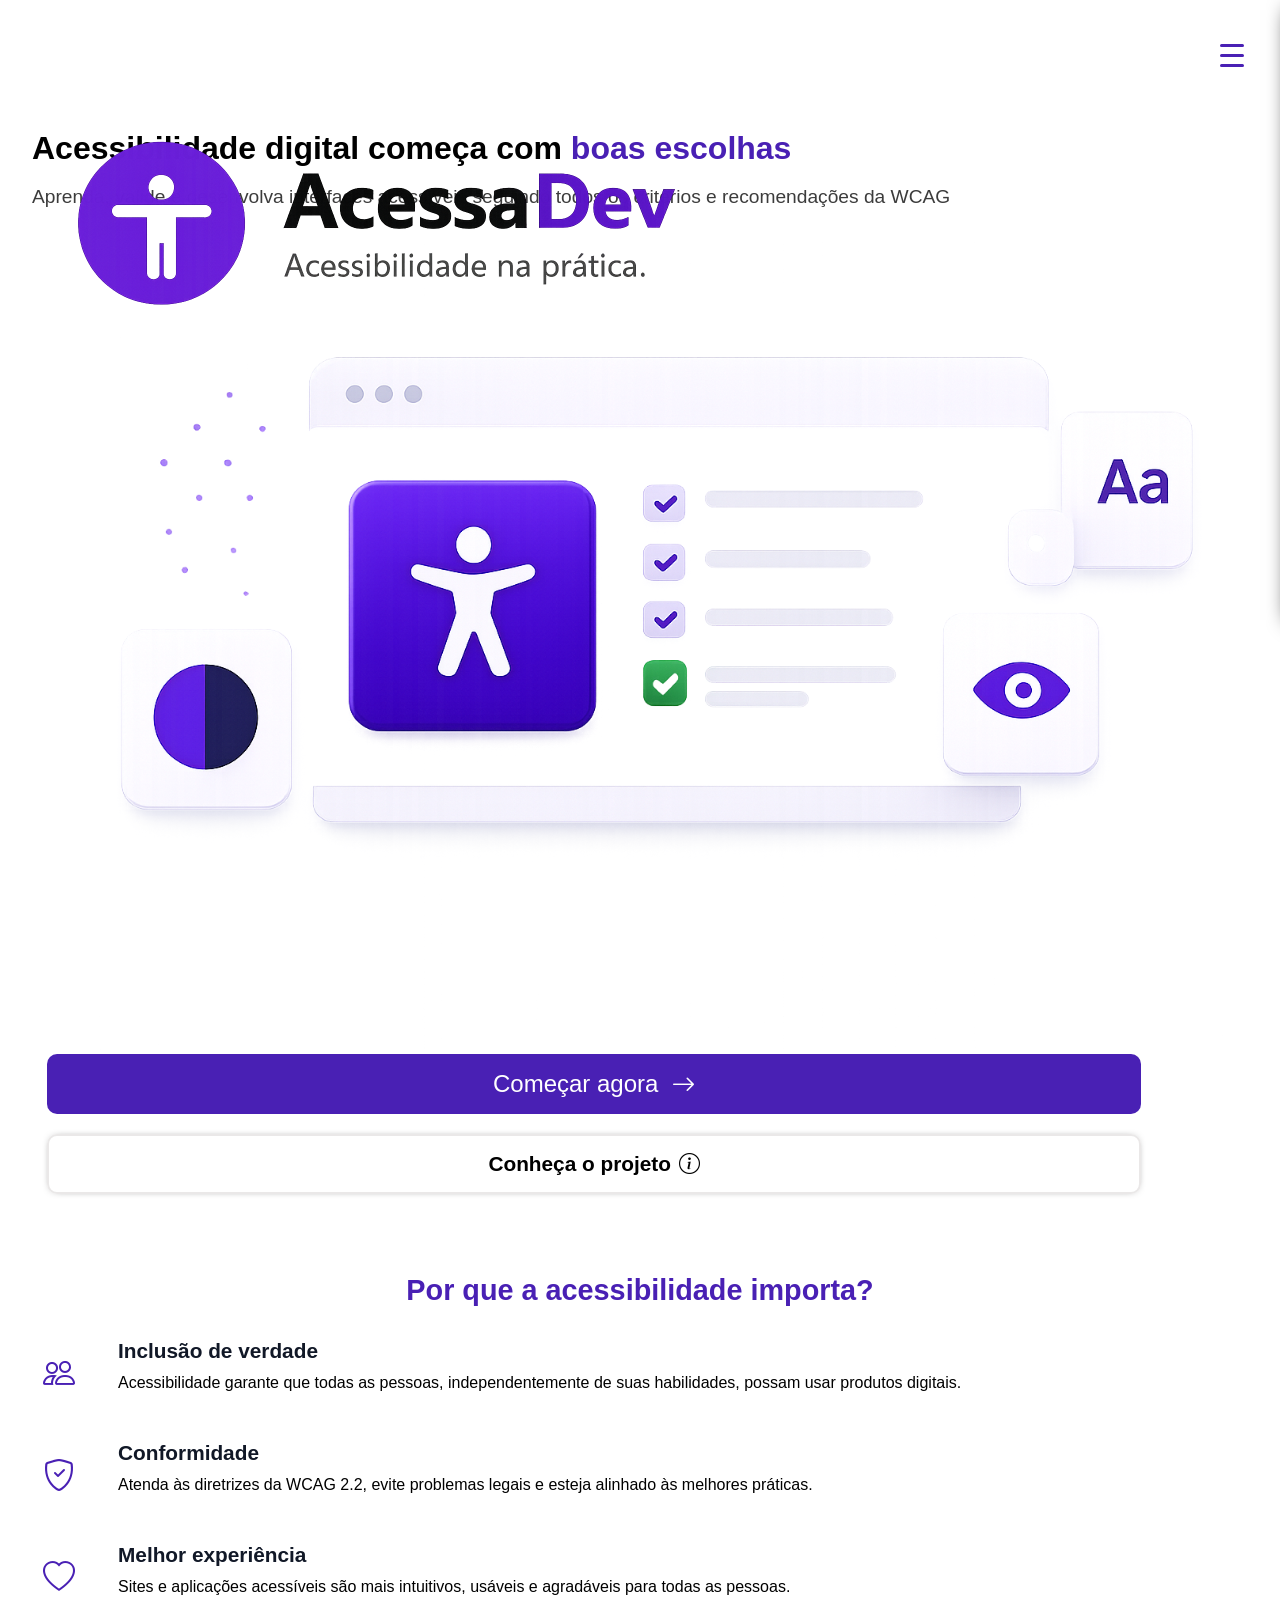
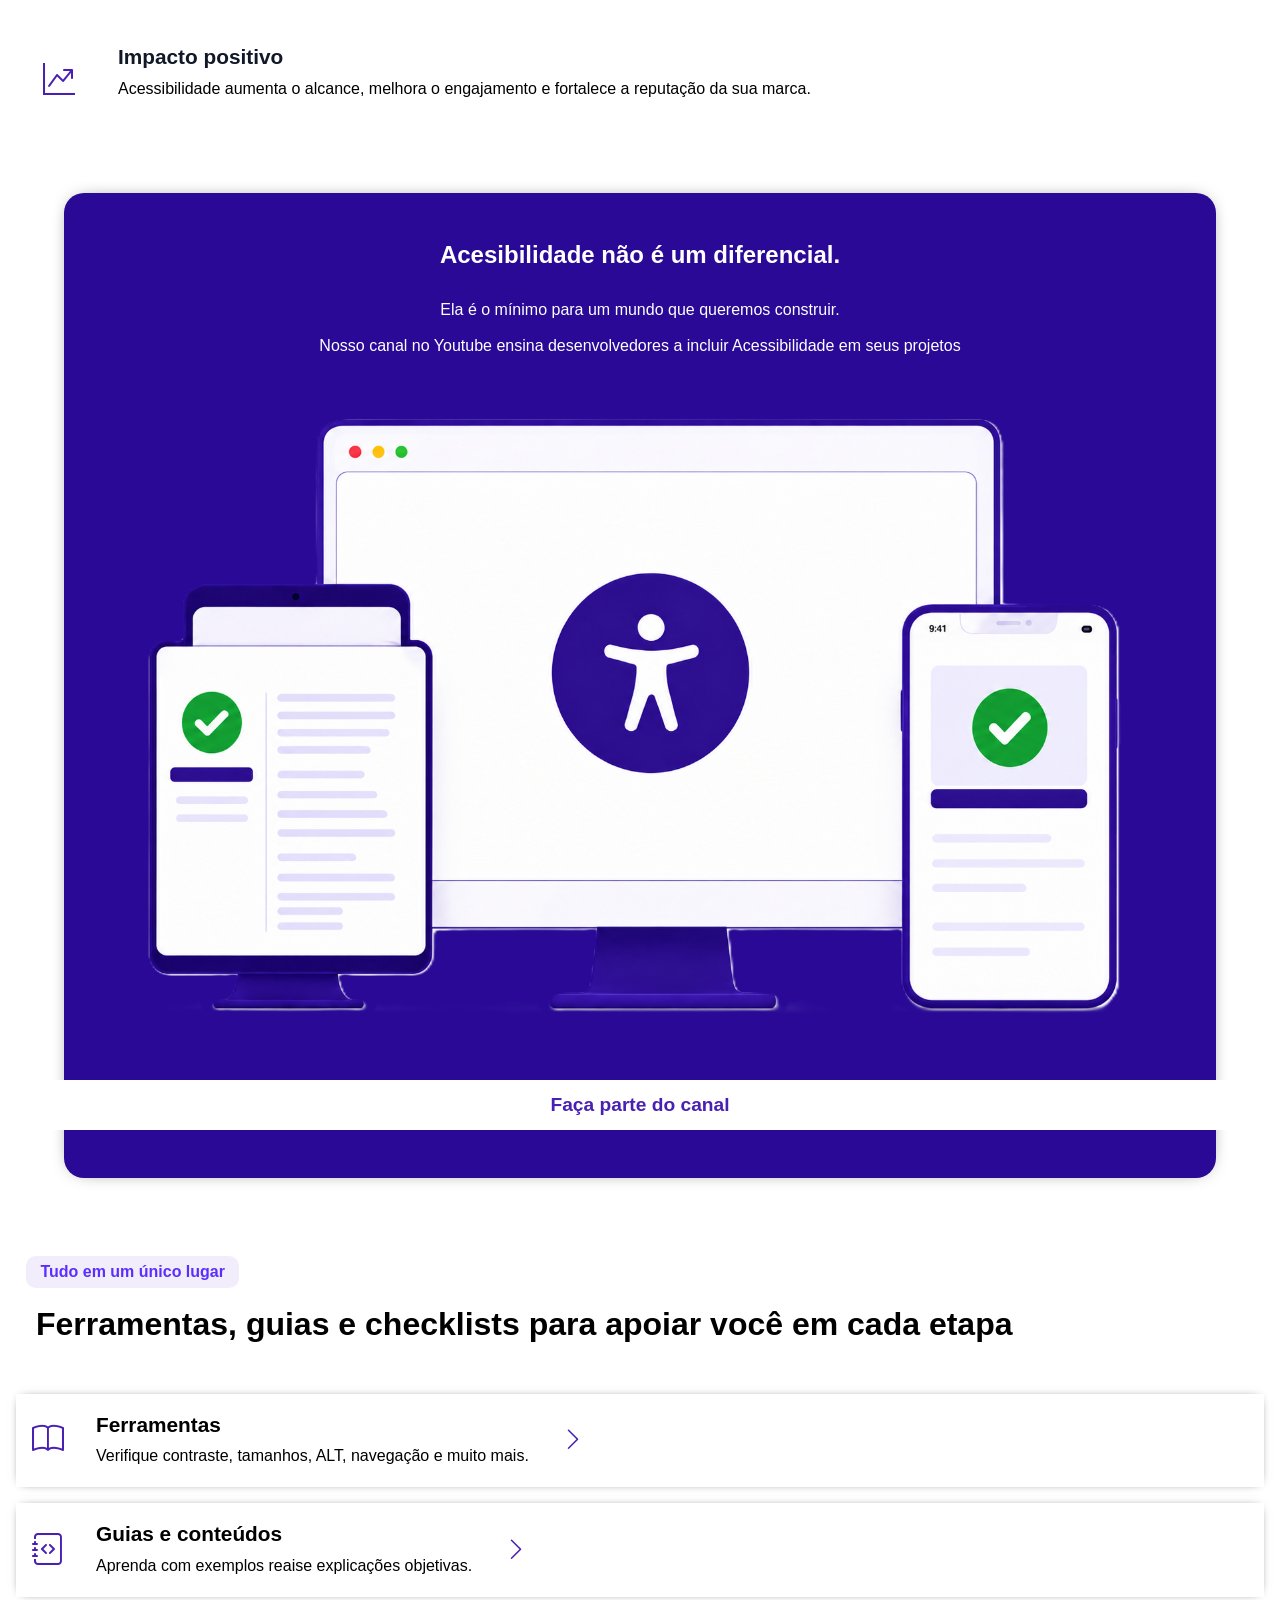
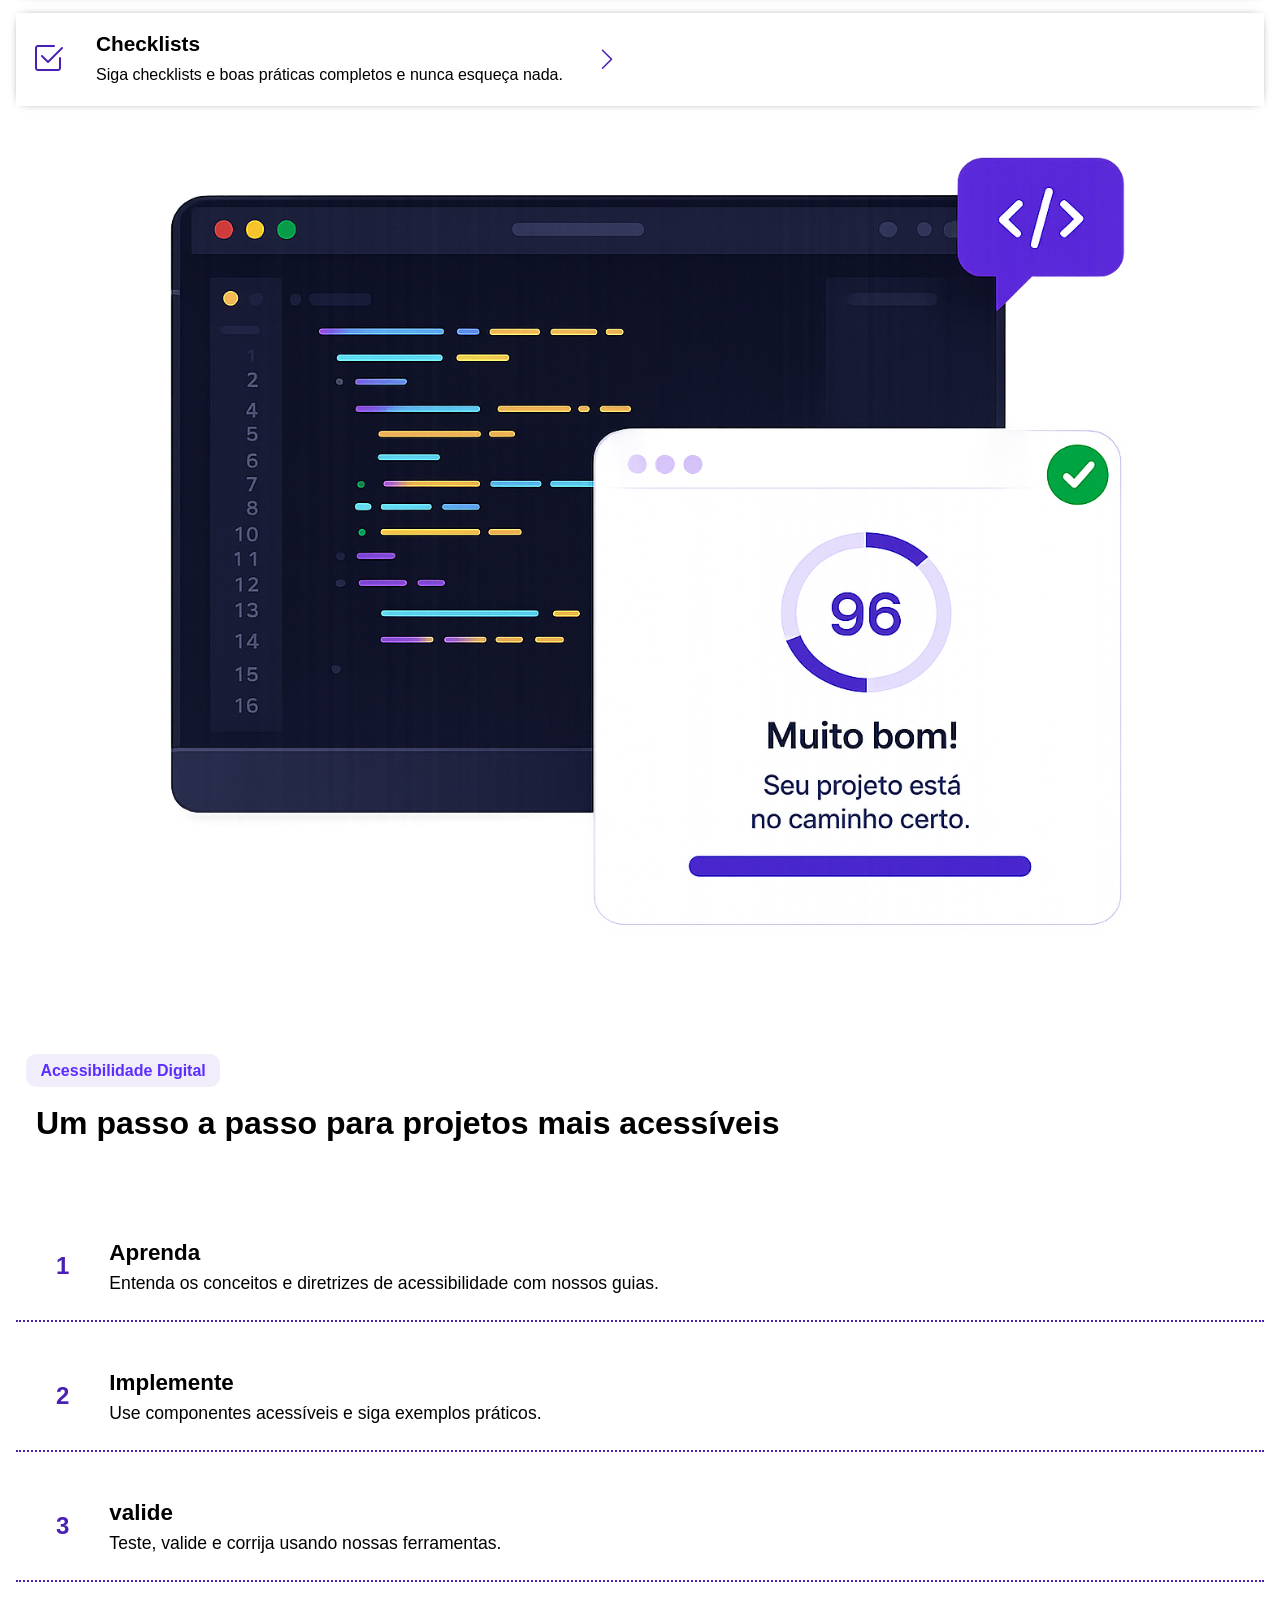
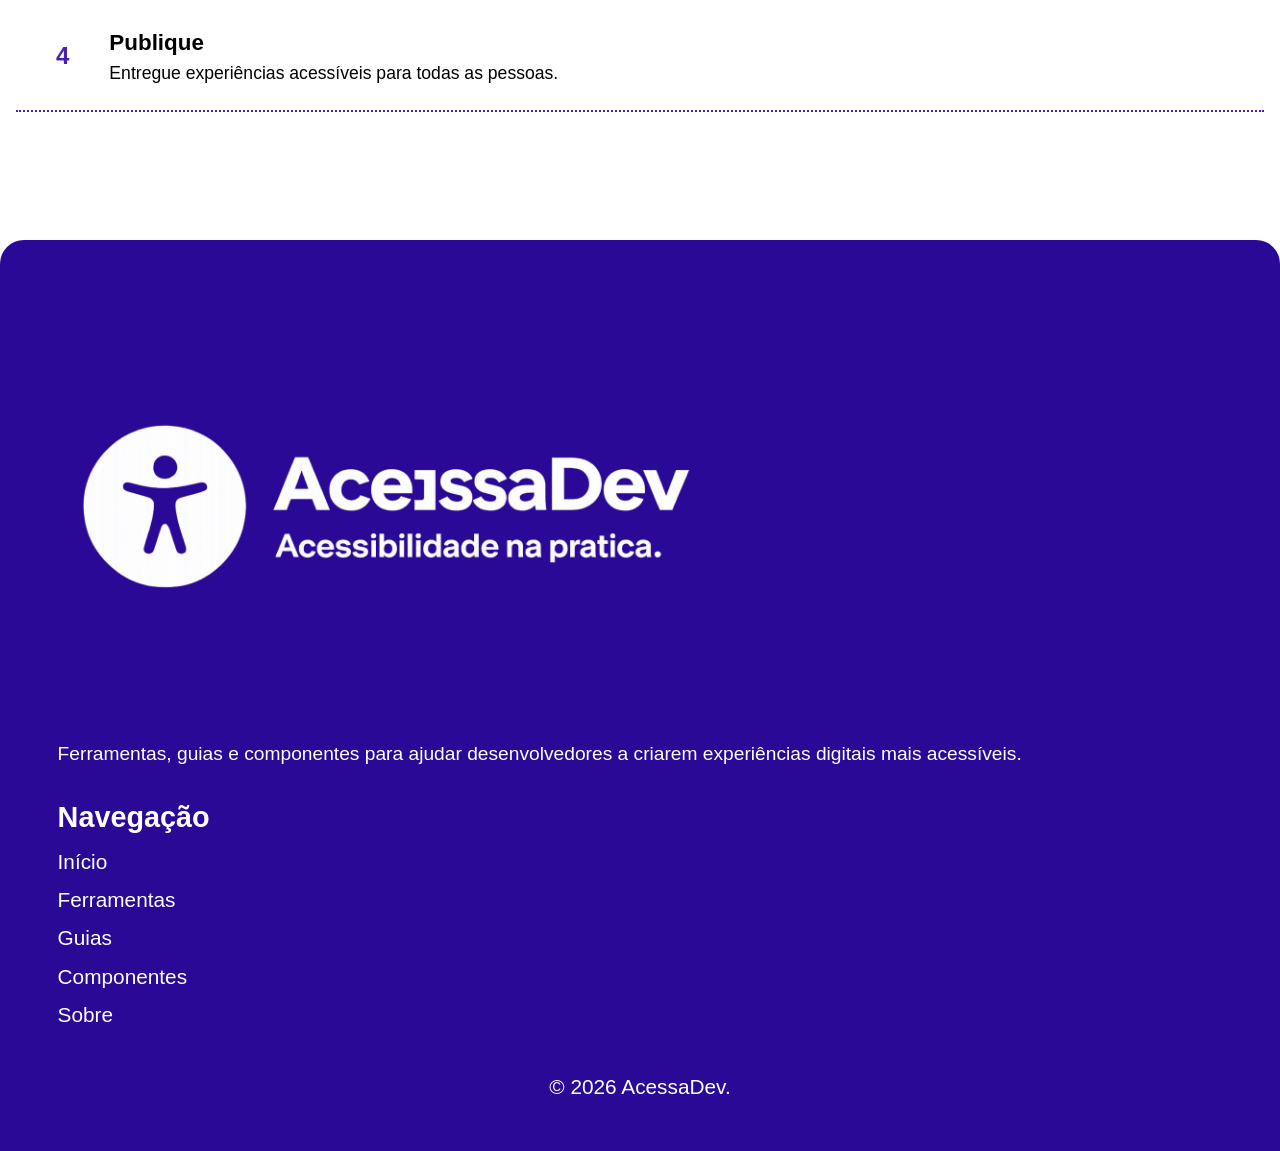
==== index.html @ fbe2fd92 "Add files via upload" ====
<!DOCTYPE html>
<html lang="pt-br">
<head>
    <meta charset="UTF-8">
    <meta name="viewport" content="width=device-width, initial-scale=1.0">
    
    <!-- Fontes -->
    <link rel="preconnect" href="https://fonts.googleapis.com">
    <link rel="preconnect" href="https://fonts.gstatic.com" crossorigin>
    <link href="https://fonts.googleapis.com/css2?family=Nunito:ital,wght@0,200..1000;1,200..1000&family=Poppins:ital,wght@0,100;0,200;0,300;0,400;0,500;0,600;0,700;0,800;0,900;1,100;1,200;1,300;1,400;1,500;1,600;1,700;1,800;1,900&display=swap" rel="stylesheet">
    

    <!-- Icones -->
    <link rel="stylesheet" href="https://cdn.jsdelivr.net/npm/bootstrap-icons@1.11.3/font/bootstrap-icons.min.css">
    <link rel="stylesheet" href="https://cdnjs.cloudflare.com/ajax/libs/font-awesome/6.5.0/css/all.min.css">
    
    <!-- CSS -->
    <link rel="stylesheet" href="style.css">
    <title>Acessa Dev</title>
</head>
<body>
<header>
    <a href="#" class="logo">
        <img src="/IMG/logo.png" alt="Logo do Acessa Dev">
    </a>
    <nav class="navbar" aria-label="Navegação principal">
        <button class="menu-toggle" 
                id="menu-toggle" 
                aria-expanded="false" 
                aria-controls="nav-list" 
                aria-label="Abrir menu hamburger">

            <span class="bar" aria-hidden="true"></span>
            <span class="bar" aria-hidden="true"></span>
            <span class="bar" aria-hidden="true"></span>
        </button>

        <ul class="nav-list" id="nav-list">
            <li><a href="#">Início</a></li>
            <li><a href="./Guias.html">Guias</a></li>
            <li><a href="./ferramentas.html">Ferramentas</a></li>
            <li><a href="#">Sobre</a></li>
        </ul>
    </nav>
</header>
    
<main>
    <section class="secao-principal" aria-labelledby="secao-principal">
        
        <h1> Acessibilidade digital começa com <span>boas escolhas</span></h1>
        <p>Aprenda, valide e desenvolva interfaces acessíveis seguindo todos os critérios e recomendações
            da WCAG
        </p>

        <div class="img-decorativa" aria-hidden="true" >
            <img src="/IMG/ILUSTRATIVO.png" alt="">
        </div>

        <a href="#" class="botao-comecar">
            Começar agora 
            <i class="bi bi-arrow-right"></i>
        </a>

        <a href="#" class="botao-projeto">
            Conheça o projeto
            <i class="bi bi-info-circle"></i>
        </a>
    </section>

    <section class="acessibilidade" aria-labelledby="titulo-acessibilidade">

        <h2 id="titulo-acessibilidade">Por que a acessibilidade importa?</h2>

        <div class="container-acessibilidade">
            <div class="acessibilidade-item">
                <div class="acessibilidade-icone" aria-hidden="true">
                    <i class="bi bi-people"></i>
                </div>

                <div class="acessibilidade-conteudo">
                    <h3>Inclusão de verdade</h3>
                    <p>
                        Acessibilidade garante que todas as pessoas,
                        independentemente de suas habilidades,
                        possam usar produtos digitais.
                    </p>
                </div>
        </div>

        <div class="acessibilidade-item">
            <div class="acessibilidade-icone" aria-hidden="true">
                <i class="bi bi-shield-check"></i>
            </div>

            <div class="acessibilidade-conteudo">
                <h3>Conformidade</h3>
                <p>
                    Atenda às diretrizes da WCAG 2.2,
                    evite problemas legais e esteja
                    alinhado às melhores práticas.
                </p>
            </div>
        </div>

        <div class="acessibilidade-item">
            <div class="acessibilidade-icone" aria-hidden="true">
                <i class="bi bi-heart"></i>
            </div>
            <div class="acessibilidade-conteudo">
                <h3>Melhor experiência</h3>
                <p>
                    Sites e aplicações acessíveis são
                    mais intuitivos, usáveis e agradáveis
                    para todas as pessoas.
                </p>
            </div>
        </div>

        <div class="acessibilidade-item">
            <div class="acessibilidade-icone" aria-hidden="true">
                <i class="bi bi-graph-up-arrow"></i>
            </div>
            <div class="acessibilidade-conteudo">
                <h3>Impacto positivo</h3>
                <p>
                    Acessibilidade aumenta o alcance,
                    melhora o engajamento e fortalece
                    a reputação da sua marca.
                </p>
            </div>
        </div>
    </div>
</section>

<section class="diferencial-card" aria-labelledby="titulo-diferencial-card">
    <h2>Acesibilidade não é um diferencial.</h2>
    <p>Ela é o mínimo para um mundo que queremos construir.
        <br><br>
        Nosso canal no Youtube ensina desenvolvedores a incluir Acessibilidade em seus projetos
    </p>

    <div class="img-diferencial" aria-hidden="true">
        <img src="/IMG/diferencial.png" alt="">
    </div>

    <a href="https://www.youtube.com/@dev.sem.barreiras" class="botao-diferencial">
        Faça parte do canal
    </a>
</section>

<section class="recursos" aria-labelledby="titulo-recursos">
    <span class="tag">Tudo em um único lugar</span>
        <h2 class="título recurso">Ferramentas, guias e checklists para apoiar você em cada etapa</h2>

    <div class="recursos-lista">
        <a href="/ferramentas.html" class="recurso-card">
            <div class="recurso-icone" aria-hidden="true">
                 <i class="bi bi-book"></i>
            </div>

            <div class="recurso-conteudo">
                <h3>Ferramentas</h3>

                <p>
                    Verifique contraste, tamanhos, ALT,
                    navegação e muito mais.
                </p>
            </div>

             <i class="bi bi-chevron-right seta" aria-hidden="true"></i>
        </a>

        <a href="#" class="recurso-card">
            <div class="recurso-icone" aria-hidden="true">
                <i class="bi bi-journal-code"></i>
            </div>

            <div class="recurso-conteudo">
                <h3>Guias e conteúdos</h3>

                <p>Aprenda com exemplos reaise explicações objetivas.</p>
            </div>
            <i class="bi bi-chevron-right seta" aria-hidden="true"></i>
        </a>

        <a href="#" class="recurso-card">
            <div class="recurso-icone" aria-hidden="true">
                <i class="bi bi-check2-square"></i>
            </div>

            <div class="recurso-conteudo">
                <h3>Checklists</h3>

                <p>Siga checklists e boas práticas completos e nunca esqueça nada.</p>
            </div>

            <i class="bi bi-chevron-right seta" aria-hidden="true"></i>
        </a>

        <div class="decoração" aria-hidden="true">
            <img src="/IMG/decoração.png" alt="">
        </div>

    </div>
</section>

<section class="passos" aria-labelledby="Título passos">
    <span class="tag">Acessibilidade Digital</span>

    <h2>Um passo a passo para projetos mais acessíveis</h2>

    <div passos-lista>
        <article class="passo">
            <div class="passo-icone">
                <span class="numero">1</span>
            </div>
            <div class="passo-conteudo">
                <h3>Aprenda</h3>
                    
                <p>Entenda os conceitos e diretrizes de acessibilidade
                    com nossos guias.
                </p>
            </div>
        </article>

        <article class="passo">
            <div class="passo-icone">
                <span class="numero">2</span>
            </div>
            <div class="passo-conteudo">
                <h3>Implemente</h3>
                    
                <p>Use componentes acessíveis
                    e siga exemplos práticos.
                    </p>
            </div>
        </article>

        <article class="passo">
            <div class="passo-icone">
                <span class="numero">3</span>
            </div>
            <div class="passo-conteudo">
                <h3>valide</h3>
                    
                <p>Teste, valide e corrija
                    usando nossas ferramentas.
                    </p>
            </div>
        </article>

        <article class="passo">
            <div class="passo-icone">
                <span class="numero">4</span>
            </div>
            <div class="passo-conteudo">
                <h3>Publique</h3>
                    
                <p>Entregue experiências acessíveis
                    para todas as pessoas.
                </p>
            </div>
        </article>
    </div>
</section>
</main>

<footer class="footer">
    <div class="footer-logo">
        <img src="/IMG/logo-branco.png" alt="">
    </div>

    <div class="footer-descricao">
        <p> Ferramentas, guias e componentes para ajudar
            desenvolvedores a criarem experiências digitais
            mais acessíveis.
        </p>
    </div>

    <nav class="footer-nav" aria-label="Links do rodapé">
        <h3>Navegação</h3>
        <ul>
            <li><a href="#">Início</a></li>
            <li><a href="#">Ferramentas</a></li>
            <li><a href="#">Guias</a></li>
            <li><a href="#">Componentes</a></li>
            <li><a href="#">Sobre</a></li>
        </ul>
    </nav>

    <div class="footer-copy">
        <p>© 2026 AcessaDev.</p>
    </div>

</footer>

    <script src="/script.js"></script>
</body>
</html>
---- style.css ----
:root {

    --background: #ffff;
    --botoes: #4920B4;
    --texto: #000;
    --text-secundário: #2f2e2e00;
}

@import url('https://fonts.googleapis.com/css2?family=Inter:wght@300;400;500;600;700&display=swap');

* {
    margin: 0;
    padding: 0;
    box-sizing: border-box;
    -webkit-tap-highlight-color: transparent;
}

html {
    scroll-behavior: smooth;
}

body{
    background-color: var(--background);
    font-family: "Inter", sans-serif;
}

.logo img{
    width: 60%;
    height: auto;
    display: block;
    position: fixed;
    top: -10px;
    left: 0;
    z-index: 5;
}

.navbar{
    display: flex;
    align-items: center;
    justify-content: space-around;
    flex-direction: column;
    position: fixed;
    top: 0;
    width: 100%;
    height: 100px;
    z-index: 4;
    background-color: var(--background)
}

.menu-toggle{
    width: 30px;
    height: 30px;
    border: none;
    background-color: transparent;
    cursor: pointer;
    position: fixed;
    top: 40px;
    right: 30px;
    z-index: 2;
    display: flex;
    flex-direction: column;
    justify-content: center;
    gap: 7px;
}

.menu-toggle::before {
    content: '';
    position: absolute;
    top: -10px;  
    bottom: -10px;
    left: -10px;  
    right: -10px; 
}

.menu-toggle:focus-visible{
    outline:3px solid #5B2EFF;
    outline-offset:6px;
    border-radius:16px;
}

.menu-toggle .bar{
    width: 80%;
    height: 3px;
    position: relative;
    border-radius: 3px;
    transition: all .5s ease-in-out;
    transform-origin: center;
    display: block;
    background-color: var(--botoes);
}

.menu-toggle.active .bar:nth-child(1){
    transform: translateY(9px) rotate(45deg);
}
.menu-toggle.active .bar:nth-child(2){
    opacity: 0;
}
.menu-toggle.active .bar:nth-child(3){
    transform: translateY(-11px) rotate(-45deg);
}

.nav-list{
    position: absolute;
    top: 0;
    right: 0;
    width: 45%;
    height: 70dvh;
    list-style-type: none;
    background-color: var(--background);
    transform: translateX(100%);
    transition: transform 1s ease-in-out;
    z-index: 1;
    box-shadow: 0 0 20px -10px black;
    border-radius: 10px;
}

.nav-list.active{
    transform: translateX(0); 
}

.nav-list li{
    margin: 20px;
    padding-top: 60px;
}

.nav-list a{
    text-decoration: none;
    font-size: 1.3rem;
}

.nav-list a:focus-visible{
     outline:3px solid #5B2EFF;
    outline-offset:6px;
    border-radius:16px;
}

.secao-principal {
    margin-top: 8rem;
    padding: 0 2rem;
}

h1{
    font-size: 2rem;
    line-height: 1.3;
    margin-bottom: 1rem;
}

h1 span{
    color: var(--botoes);
}

.secao-principal p{
    font-size: 1.2rem;
    color: #3c3c3c;
    margin-bottom: 2rem;
    font-weight: 300;
}

.botao-comecar{
    display: inline-flex;
    align-items: center;
    justify-content: center;
    padding: 1rem 2rem;
    gap: .5rem;
    margin: 0 auto;
    background-color: #4920B4;
    height: 60px;
    width: 90%;
    border-radius: 10px;
    text-decoration: none;
    margin-left: 15px;
    color: var(--background);
    font-size: 1.5rem;
    font-weight: 500;
    cursor: pointer;
}

.botao-comecar:focus-visible{
    outline:3px solid #5B2EFF;
    outline-offset:6px;
    border-radius:16px;
}

.botao-comecar i{
    font-size: 1.5rem;
    align-items: center;
    display: flex;
    margin-left: 5px;
}

.botao-projeto{
    display: inline-flex;
    align-items: center;
    justify-content: center;
    padding: 1rem 2rem;
    gap: .5rem;
    margin: 0 auto;
    background-color: transparent;
    border: 2px solid rgb(234, 232, 232);
    height: 60px;
    width: 90%;
    border-radius: 10px;
    text-decoration: none;
    margin-left: 15px;
    color: var(--texto);
    font-size: 1.3rem;
    font-weight: bold;
    margin-top: 20px;
    cursor: pointer;
    box-shadow: 0 0 10px -6px black;
}

.botao-projeto:focus-visible{
    outline:3px solid #5B2EFF;
    outline-offset:6px;
    border-radius:16px;
}

.img-decorativa img{
    width: 100%;
    height: auto;
}

.acessibilidade{
    padding: 3rem 1.5rem;
}

.acessibilidade h2{
    font-size: 1.8rem;
    text-align: center;
    margin-bottom: 2rem;
    color: var(--botoes);
    margin-top: 2rem;
}

.acessibilidade p{
    font-size: 1rem;
    line-height: 1.5;
}

.container-acessibilidade{
    display: flex;
    flex-direction: column;
    gap: 2rem;
}

.acessibilidade-item{
    display: flex;
    gap: 1.5rem;
}

.acessibilidade-icone{
    width: 70px;
    height: 70px;
    display: flex;
    justify-content: center;
    align-items: center;
}

.acessibilidade-icone i{
    font-size: 2rem;
    color: #4920B4;
    font-weight: bold;
}

.acessibilidade-conteudo h3{
    font-size: 1.3rem;
    margin-bottom: .5rem;
    color: #111827;
}

.recursos{
    padding: 3rem 1rem;
}

.tag{
    display: inline-block;
    margin-bottom: 1rem;
    padding: .45rem .9rem;
    background-color: #f1edfa;
    color: #5B2EFF;
    font-size: 1rem;
    font-weight: 700;
    border-radius: 10px;
    margin-left: 10px;
}

.recursos h2{
    font-size: 2rem;
    line-height: 1.3;
    color: var(--texto);
    margin-bottom: 3rem;
    margin-left: 20px;
}

.recursos-lista{
    display: flex;
    flex-direction: column;
    gap: 1rem;
}

.recurso-card{
    display: flex;
    align-items: center;
    gap: 2rem;
    padding: 1.2rem 1rem;
    text-decoration: none;
    color: #000;
    cursor: pointer;
    box-shadow: 0 0 10px -6px black;
}

.recurso-icone i{
    font-size: 2rem;
    color: var(--botoes);
    font-weight: bold;
}

.recurso-conteudo h3{
    margin-bottom: .45rem;
    font-size: 1.3rem;
    color: #000;
}

.recurso-conteudo p{
    font-size: 1rem;
    line-height: 1.5;
}

.seta{
    color: var(--botoes);
    font-size: 1.5rem;
}

.recurso-card:focus-visible{
    outline:3px solid #5B2EFF;
    outline-offset:6px;
    border-radius:16px;
}

.decoração img{
    width: 100%;
    height: auto;
}

/* Passo a Passo */

.passos{
    padding: 3rem 1rem;
}

.passos h2{
    font-size: 2rem;
    line-height: 1.3;
    margin-bottom: 3rem;
    margin-left: 20px;
}

.passos-lista{
    display: flex;
    flex-direction: column;
    gap: 2rem;
}

.passo{
    display: flex;
    gap: 1.5rem;
    align-items: flex-start;
    border-bottom: 2px dotted var(--botoes);
    padding: 1.5rem;
}

.passs-icone{
    position: relative;
    display: flex;
    flex-direction: column;
    align-items: center;
}

.numero{
    position: relative;
    display: flex;
    justify-content: center;
    align-items: flex-end;
    color: var(--botoes);
    padding: 1rem;
    border-radius: 50%;
    font-size: 1.5rem;
    font-weight: bold;
    margin-top: 20px;
}

.passo-conteudo{
    padding-top: .5rem;
}

.passo-conteudo h3{
    margin: 1rem 0 .5rem;
    font-size: 1.4rem;
}

.passo-conteudo p{
    font-size: 1.1rem;
    line-height: 1.1;
    color: #000;
}

/* Área de diferencial */

.diferencial-card{
   display: flex;
   flex-direction: column;
   align-items: center;
   gap: 2rem;
   padding: 3rem;
   background-color: #290996;
   color: var(--background);
   text-align: center;
   border-radius: 20px;
   box-shadow: 0 0 20px -11px black;
   max-width: 90%;
   margin: 30px auto;
}

.diferencial-card p{
    font-size: 1.1;
    font-weight: 300;
}


.img-diferencial img{
    width: 100%;
    margin: 0 auto;
    display: block;
}

.botao-diferencial{
    background-color: var(--background);
    color: var(--botoes);
    height: 50px;
    width: 120%;
    text-decoration: none;
    display: flex;
    align-items: center;
    justify-content: center;
    padding: 1rem;
    font-size: 1.2rem;
    text-align: center;
    font-weight: bold;
    border-radius: 10px;
    cursor: pointer;
}

.botao-diferencial:focus-visible{
    outline:3px solid #fff;
    outline-offset:6px;
    border-radius:16px;
}

/* FOOTER */

.footer{
    background-color: #290996;
    color: #fff;
    padding: 2rem 1.6rem;
    border-radius: 24px 24px 0 0;
    margin-top: 5rem;
}

.footer-logo img{
    width: 60%;
    margin-left: .3rem;
}

.footer-descricao p{
    font-size: 1.2rem;
    margin-left: 2rem;
    line-height: 1.7;
    margin-top: -30px;
    margin-bottom: 30px;
}

.footer-nav{
    margin-bottom: 3rem;
}

.footer-nav h3{
    margin-bottom: 1rem;
    font-size: 1.8rem;
    font-weight: 700;
    margin-left: 2rem;
}

.footer-nav ul{
    list-style-type: none;
}

.footer-nav li{
    margin-bottom: .9rem;
    margin-left: 2rem;
}

.footer-nav a{
    font-size: 1.3rem;
    color: var(--background);
    text-decoration: none;
    cursor: pointer;
}

.footer-nav a:focus-visible{
    outline: 2px solid #FFFFFF;
    outline-offset: 4px;
    border-radius: 4px;
}

.footer-copy{
    text-align: center;
    font-size: 1.3rem;
    margin-bottom: 20px;
}
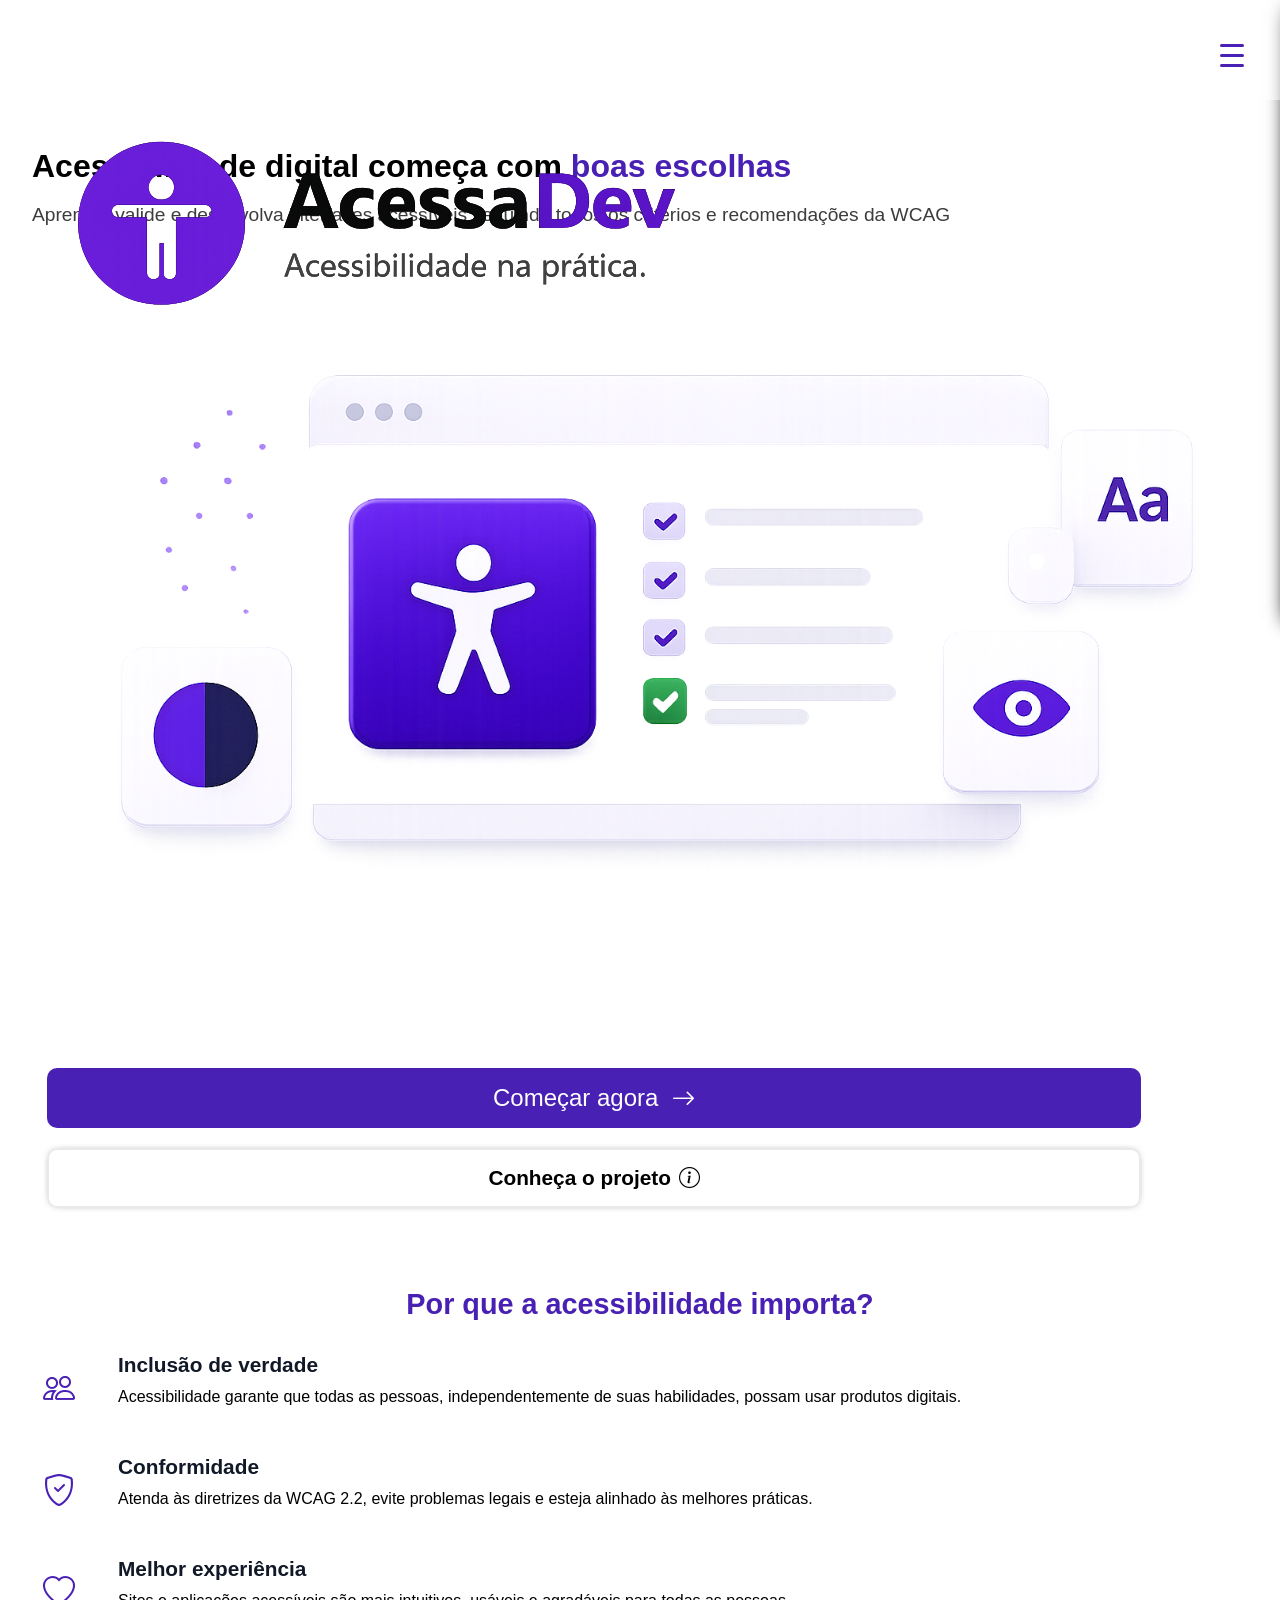
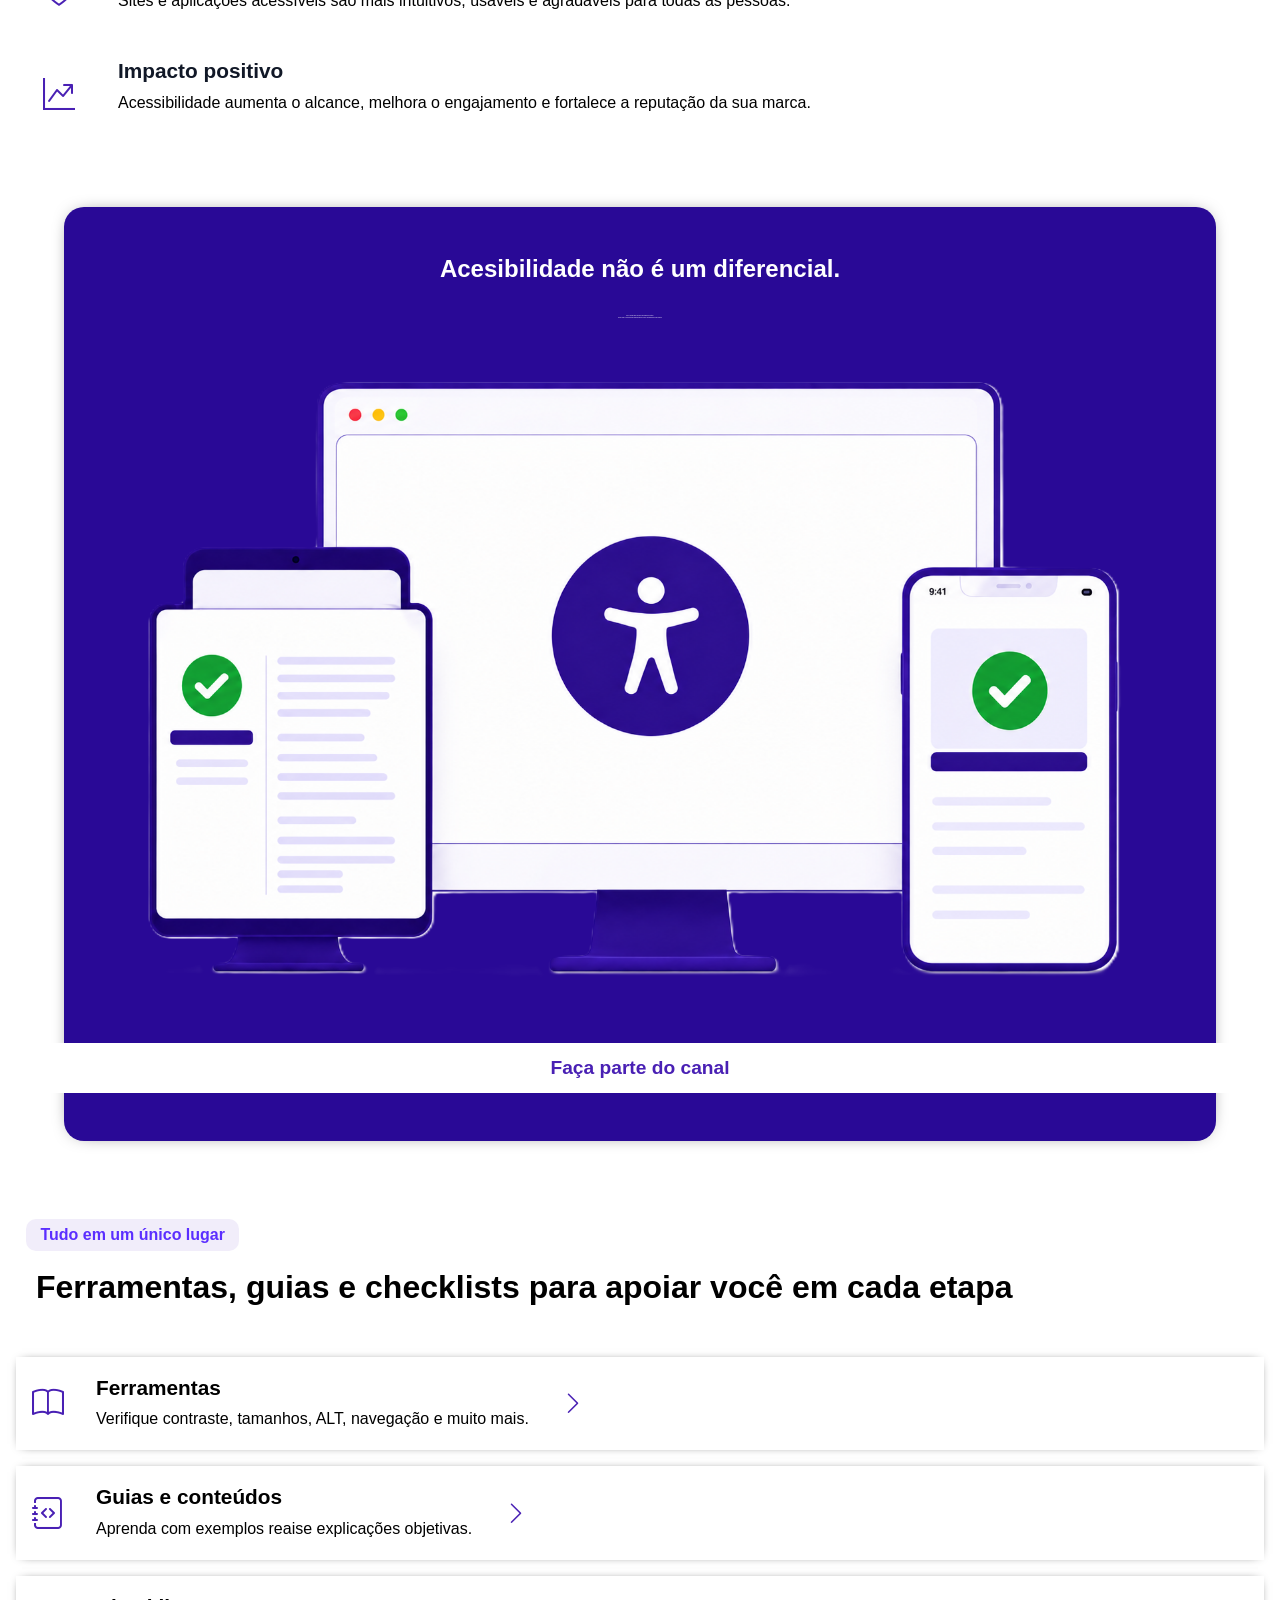
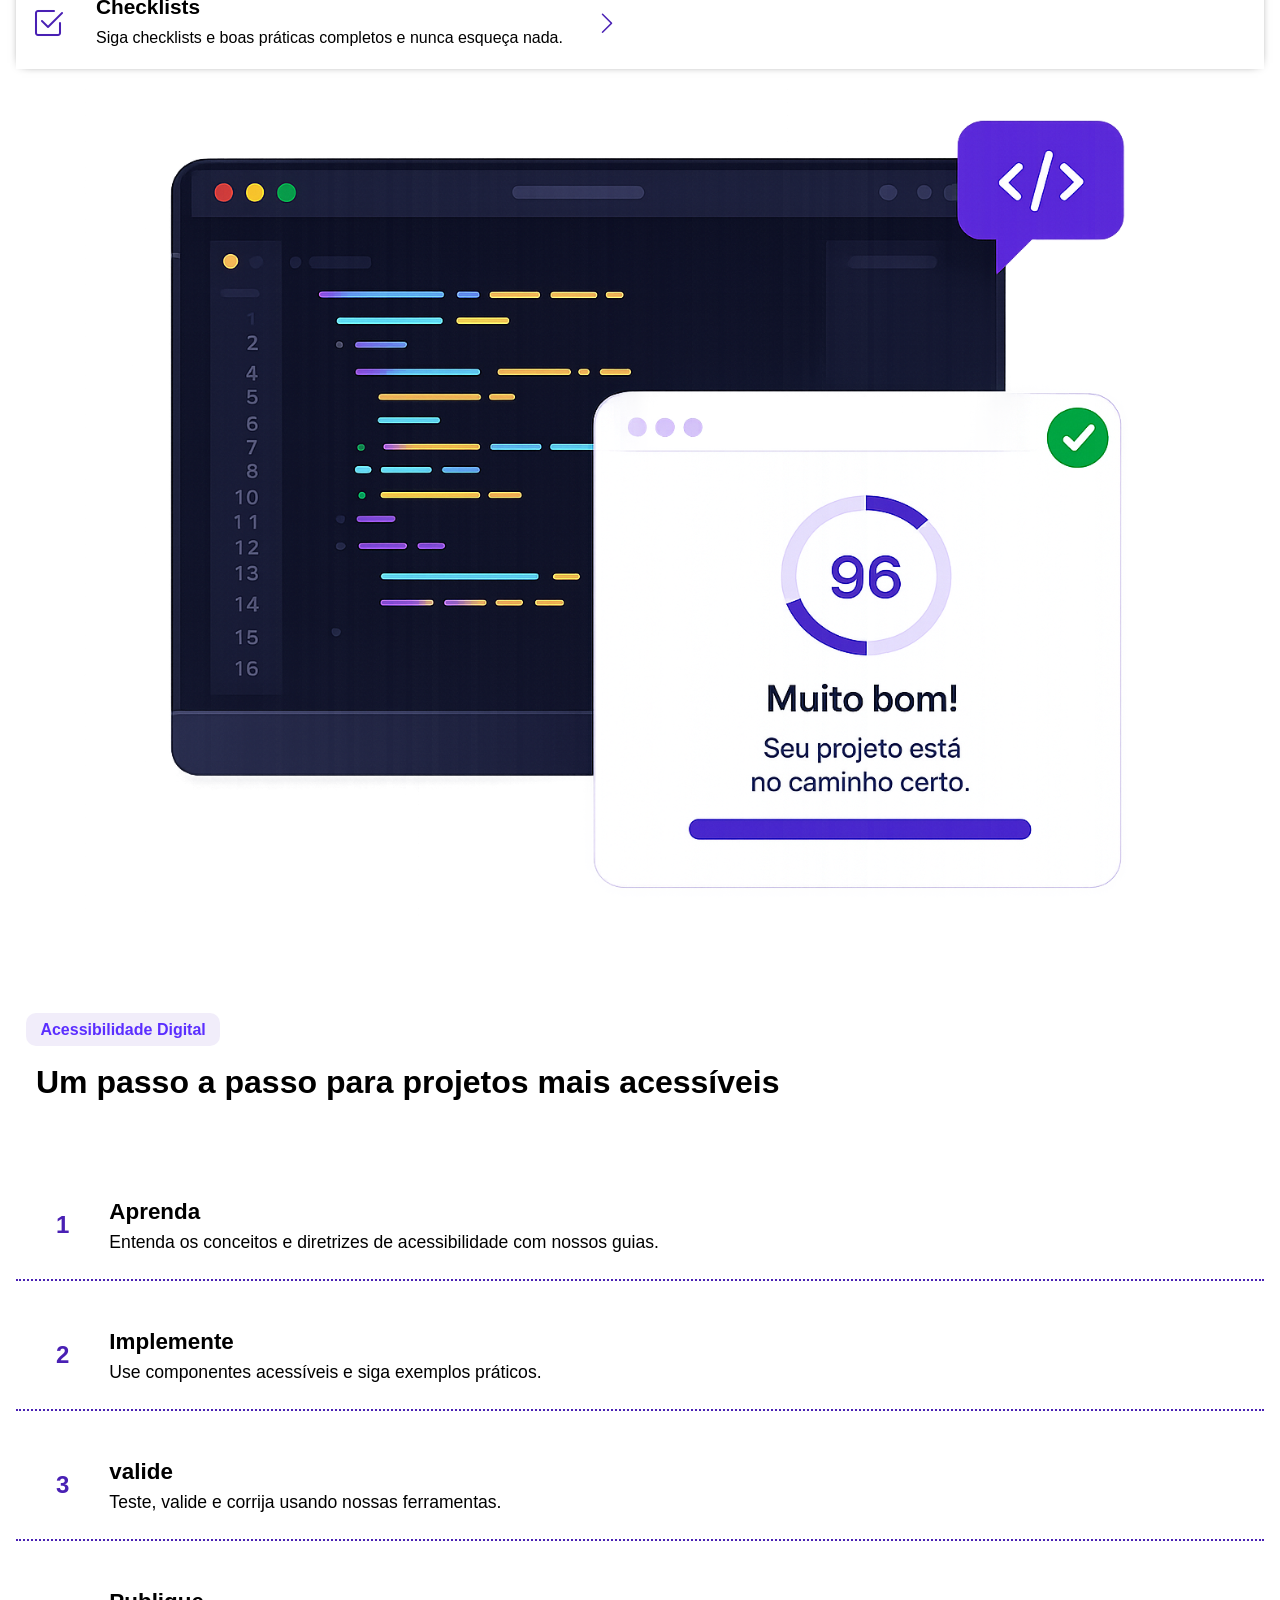
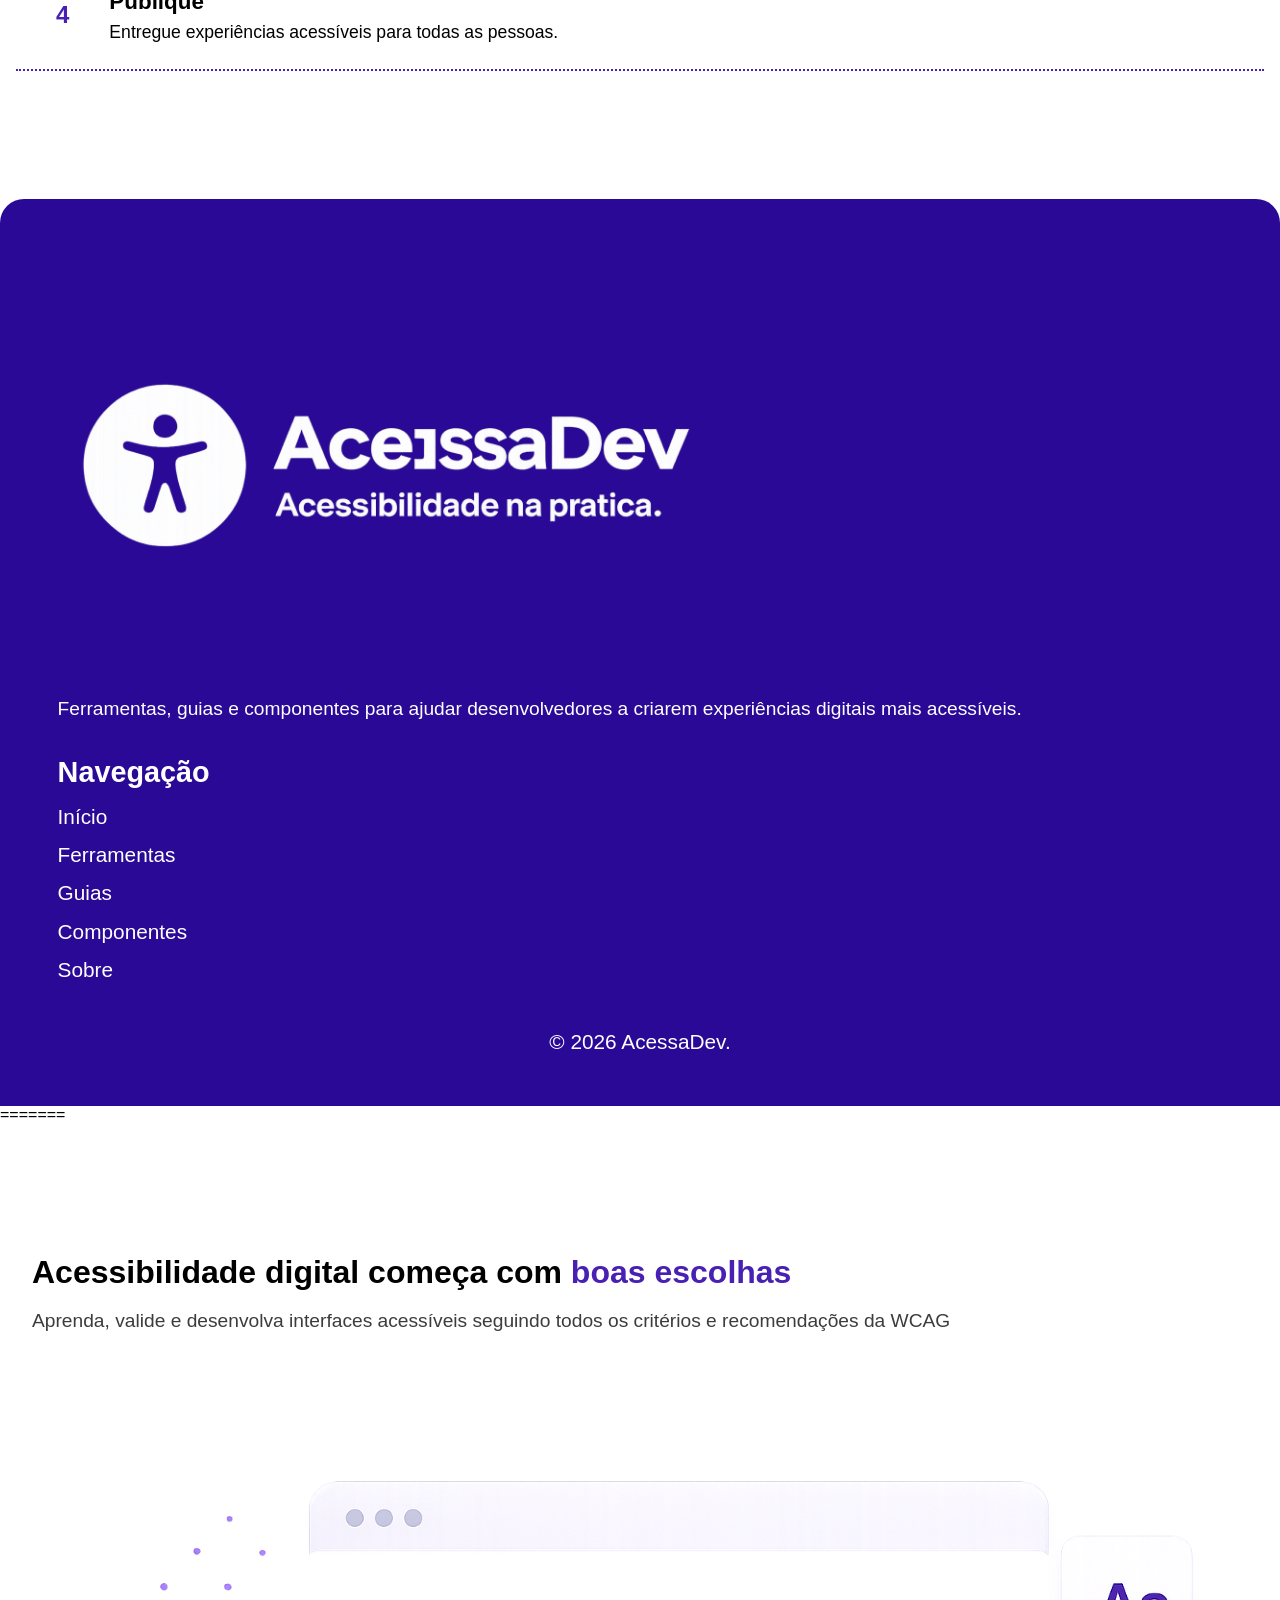
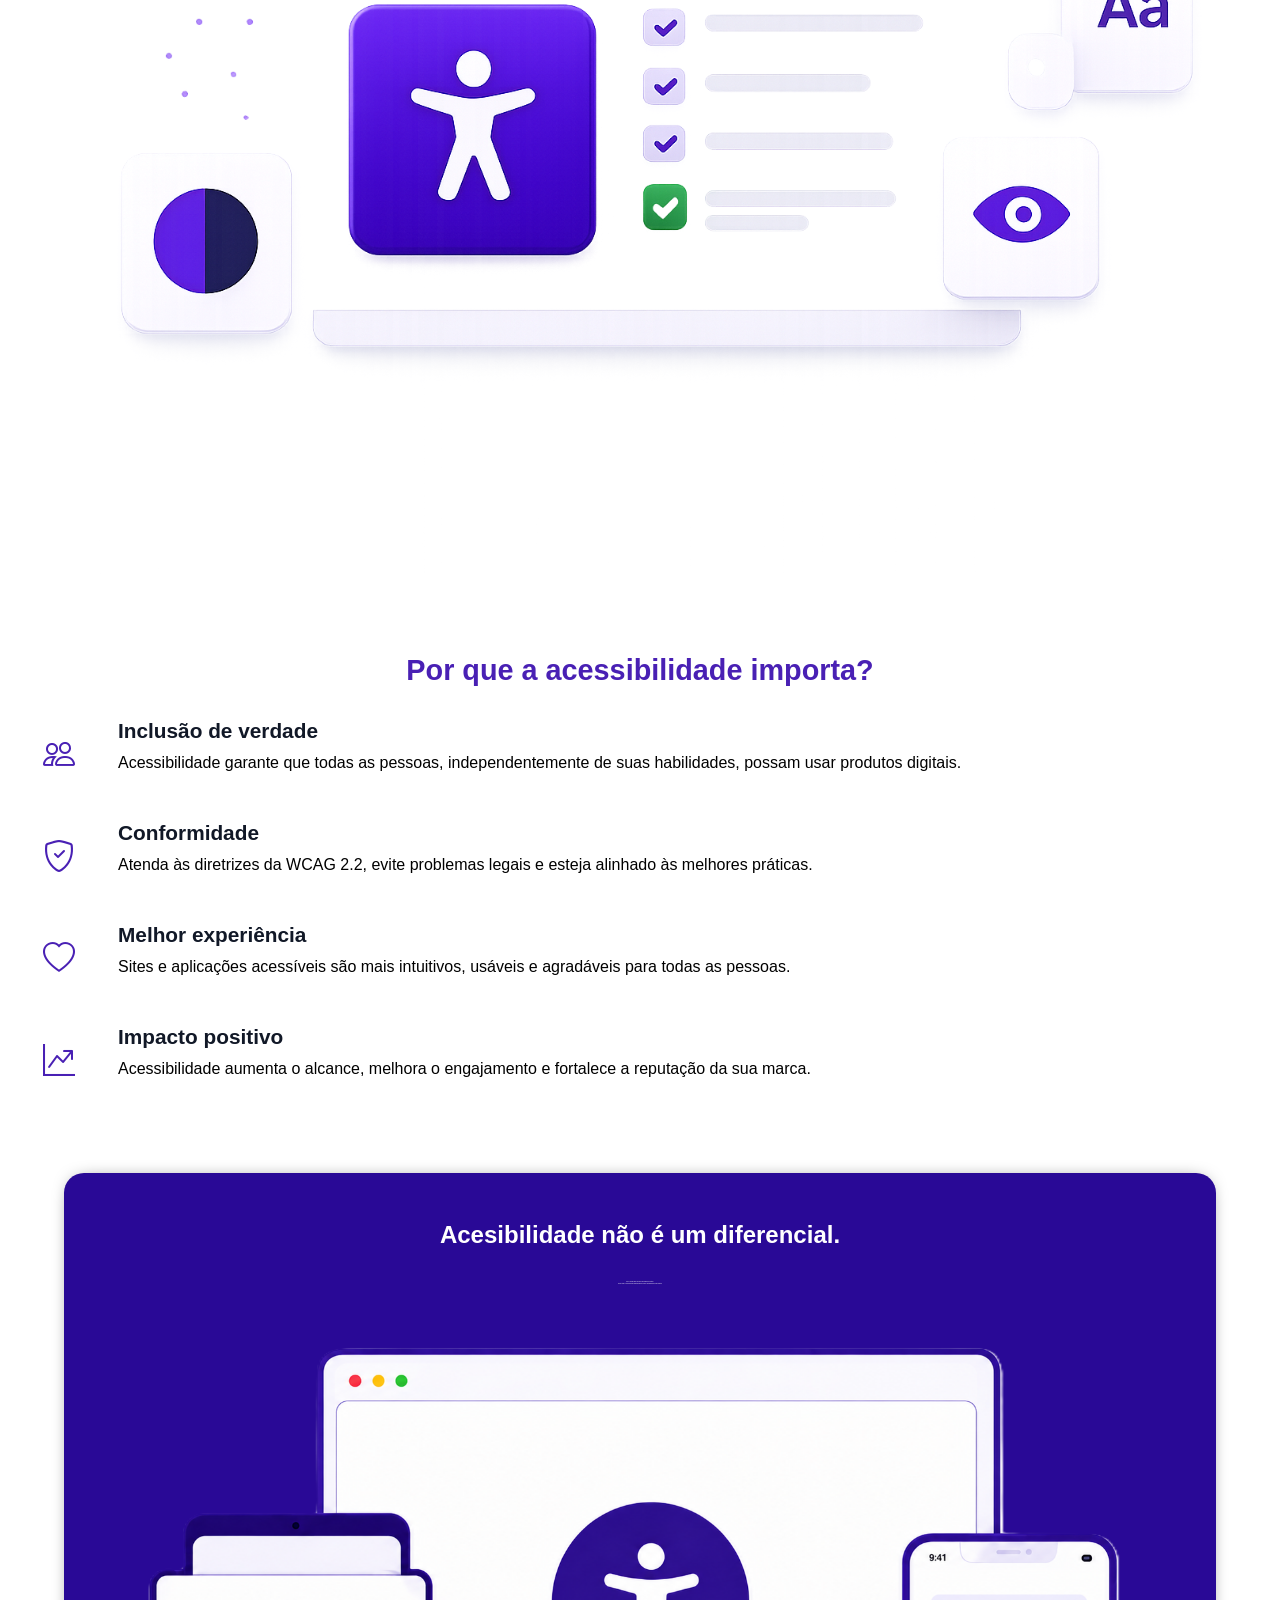
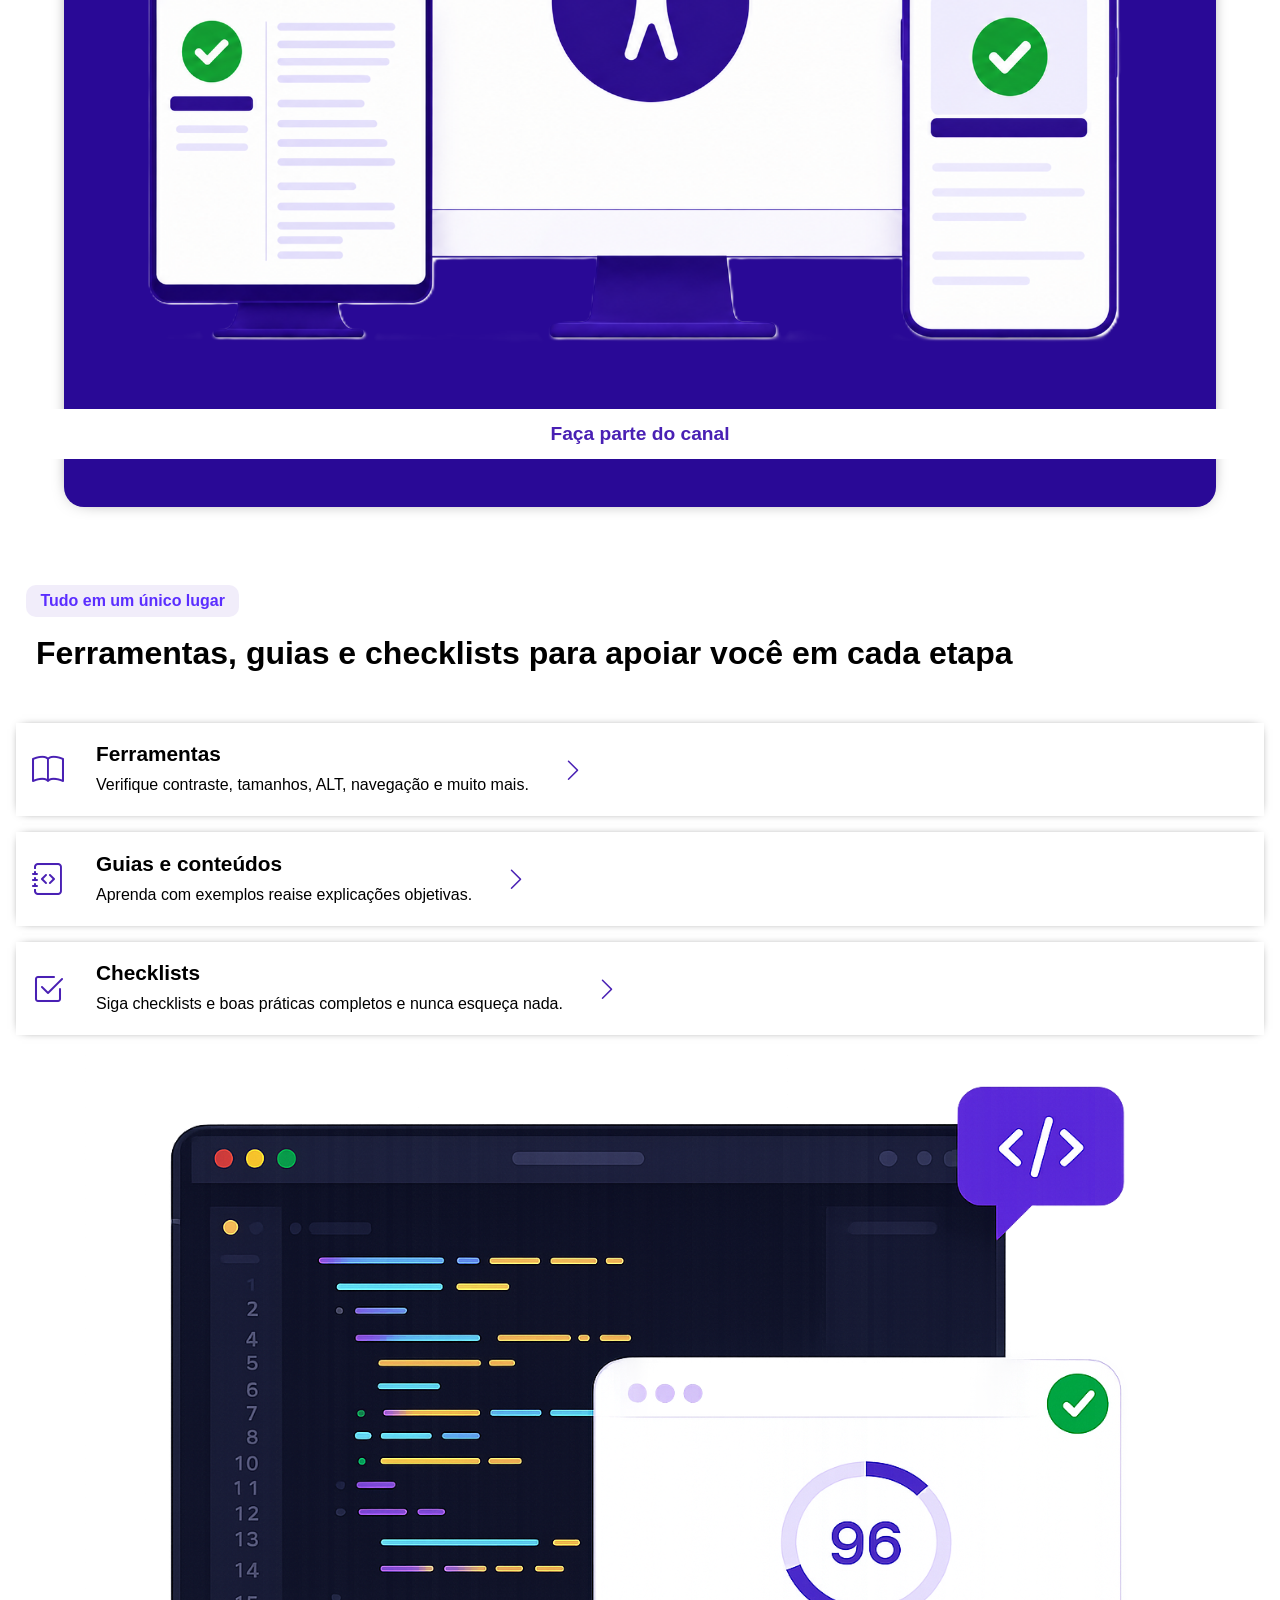
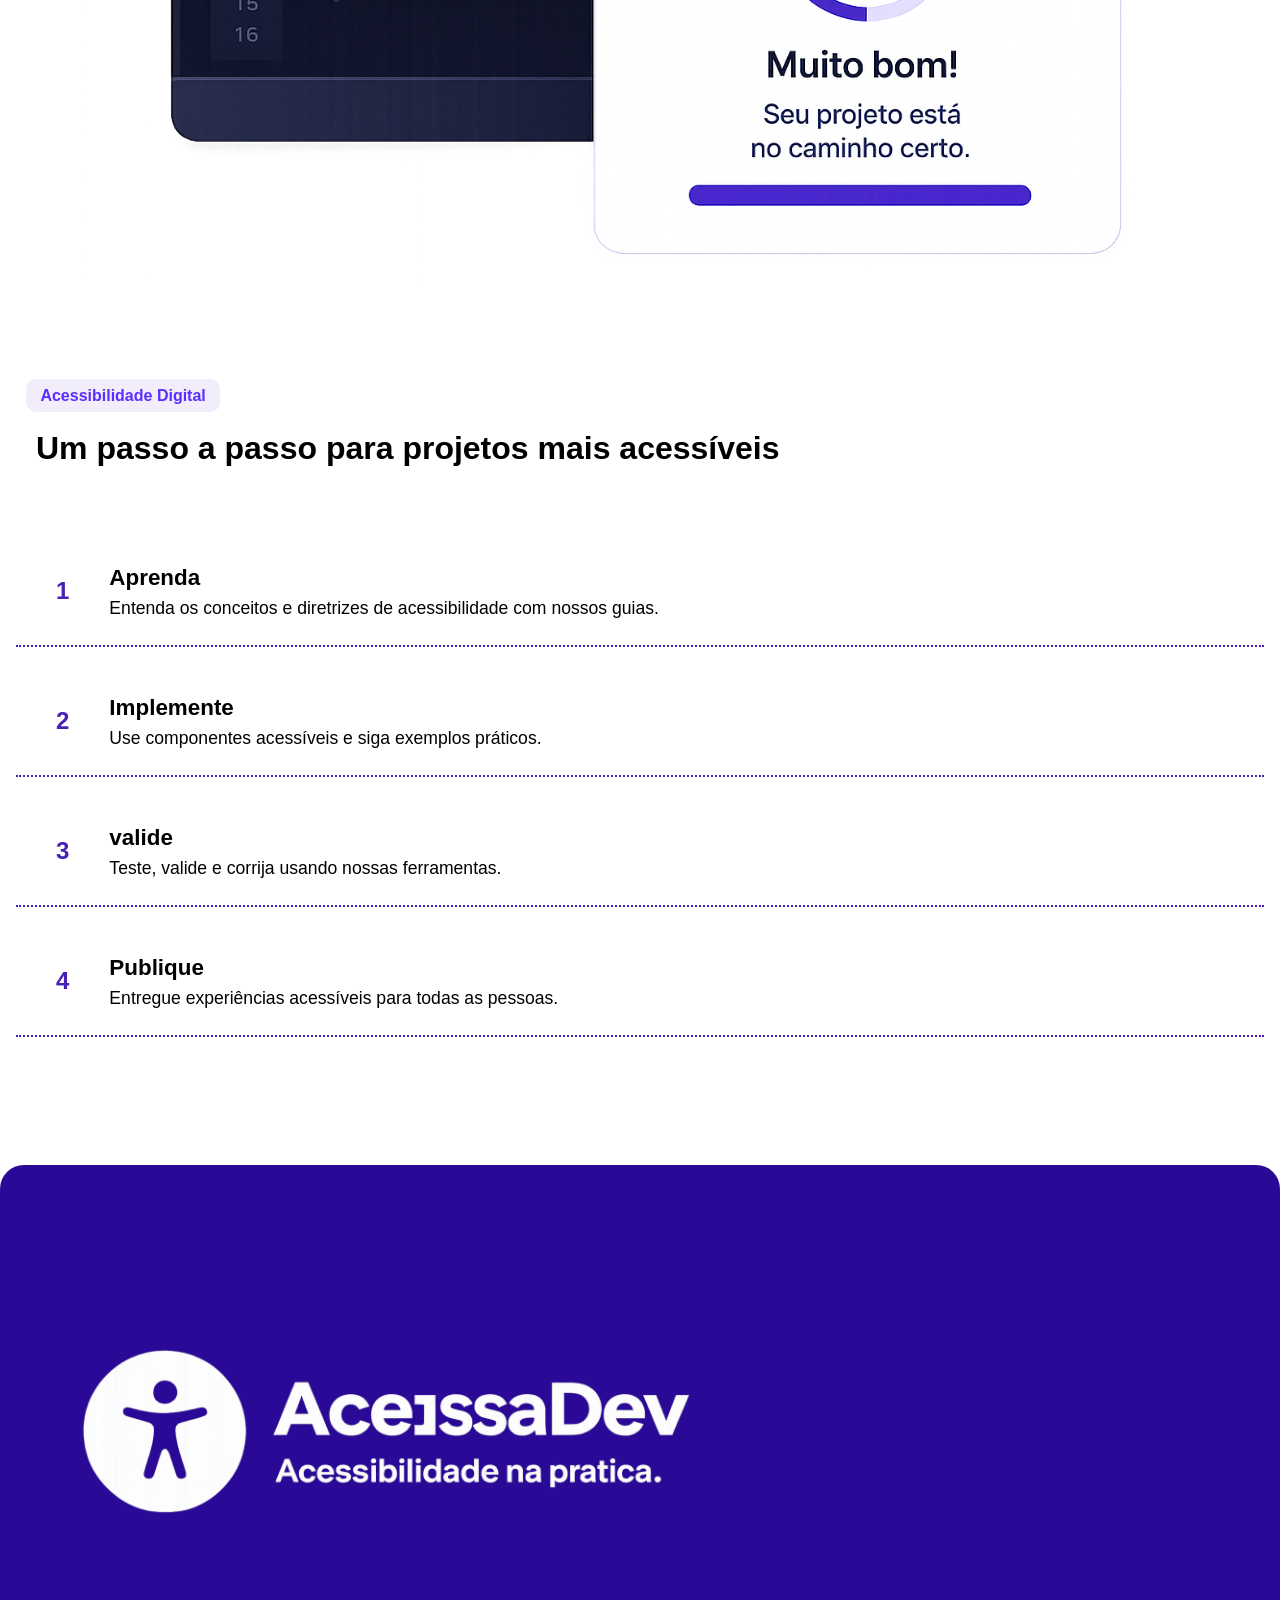
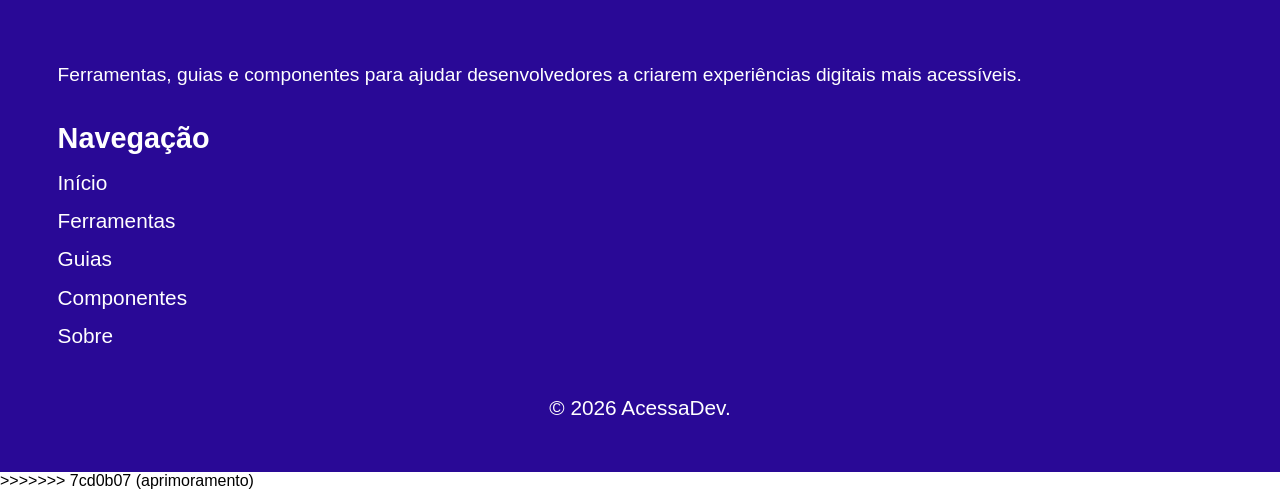
==== commit 47237acf: "Add files via upload" ====
--- a/index.html
+++ b/index.html
@@ -1,3 +1,4 @@
+<<<<<<< HEAD
 <!DOCTYPE html>
 <html lang="pt-br">
 <head>
@@ -296,4 +297,294 @@
 
     <script src="/script.js"></script>
 </body>
+=======
+<!DOCTYPE html>
+<html lang="pt-br">
+<head>
+    <meta charset="UTF-8">
+    <meta name="viewport" content="width=device-width, initial-scale=1.0">
+    
+    <!-- Fontes -->
+    <link rel="preconnect" href="https://fonts.googleapis.com">
+    <link rel="preconnect" href="https://fonts.gstatic.com" crossorigin>
+    <link href="https://fonts.googleapis.com/css2?family=Nunito:ital,wght@0,200..1000;1,200..1000&family=Poppins:ital,wght@0,100;0,200;0,300;0,400;0,500;0,600;0,700;0,800;0,900;1,100;1,200;1,300;1,400;1,500;1,600;1,700;1,800;1,900&display=swap" rel="stylesheet">
+    
+
+    <!-- Icones -->
+    <link rel="stylesheet" href="https://cdn.jsdelivr.net/npm/bootstrap-icons@1.11.3/font/bootstrap-icons.min.css">
+    <link rel="stylesheet" href="https://cdnjs.cloudflare.com/ajax/libs/font-awesome/6.5.0/css/all.min.css">
+    
+    <!-- CSS -->
+    <link rel="stylesheet" href="style.css">
+    <title>Acessa Dev</title>
+</head>
+<body>
+<header>
+    <a href="#" class="logo">
+        <img src="./IMG/logo.png" alt="Logo do Acessa Dev">
+    </a>
+    <nav class="navbar" aria-label="Navegação principal">
+        <button class="menu-toggle" 
+                id="menu-toggle" 
+                aria-expanded="false" 
+                aria-controls="nav-list" 
+                aria-label="Abrir menu hamburger">
+
+            <span class="bar" aria-hidden="true"></span>
+            <span class="bar" aria-hidden="true"></span>
+            <span class="bar" aria-hidden="true"></span>
+        </button>
+
+        <ul class="nav-list" id="nav-list">
+            <li><a href="#">Início</a></li>
+            <li><a href="Guias.html">Guias</a></li>
+            <li><a href="ferramentas.html">Ferramentas</a></li>
+            <li><a href="#">Sobre</a></li>
+        </ul>
+    </nav>
+</header>
+    
+<main>
+    <section class="secao-principal" aria-labelledby="secao-principal">
+        
+        <h1> Acessibilidade digital começa com <span>boas escolhas</span></h1>
+        <p>Aprenda, valide e desenvolva interfaces acessíveis seguindo todos os critérios e recomendações
+            da WCAG
+        </p>
+
+        <div class="img-decorativa" aria-hidden="true" >
+            <img src="./IMG/ILUSTRATIVO.png" alt="">
+        </div>
+    </section>
+
+    <section class="acessibilidade" aria-labelledby="titulo-acessibilidade">
+
+        <h2 id="titulo-acessibilidade">Por que a acessibilidade importa?</h2>
+
+        <div class="container-acessibilidade">
+            <div class="acessibilidade-item">
+                <div class="acessibilidade-icone" aria-hidden="true">
+                    <i class="bi bi-people"></i>
+                </div>
+
+                <div class="acessibilidade-conteudo">
+                    <h3>Inclusão de verdade</h3>
+                    <p>
+                        Acessibilidade garante que todas as pessoas,
+                        independentemente de suas habilidades,
+                        possam usar produtos digitais.
+                    </p>
+                </div>
+        </div>
+
+        <div class="acessibilidade-item">
+            <div class="acessibilidade-icone" aria-hidden="true">
+                <i class="bi bi-shield-check"></i>
+            </div>
+
+            <div class="acessibilidade-conteudo">
+                <h3>Conformidade</h3>
+                <p>
+                    Atenda às diretrizes da WCAG 2.2,
+                    evite problemas legais e esteja
+                    alinhado às melhores práticas.
+                </p>
+            </div>
+        </div>
+
+        <div class="acessibilidade-item">
+            <div class="acessibilidade-icone" aria-hidden="true">
+                <i class="bi bi-heart"></i>
+            </div>
+            <div class="acessibilidade-conteudo">
+                <h3>Melhor experiência</h3>
+                <p>
+                    Sites e aplicações acessíveis são
+                    mais intuitivos, usáveis e agradáveis
+                    para todas as pessoas.
+                </p>
+            </div>
+        </div>
+
+        <div class="acessibilidade-item">
+            <div class="acessibilidade-icone" aria-hidden="true">
+                <i class="bi bi-graph-up-arrow"></i>
+            </div>
+            <div class="acessibilidade-conteudo">
+                <h3>Impacto positivo</h3>
+                <p>
+                    Acessibilidade aumenta o alcance,
+                    melhora o engajamento e fortalece
+                    a reputação da sua marca.
+                </p>
+            </div>
+        </div>
+    </div>
+</section>
+
+<section class="diferencial-card" aria-labelledby="titulo-diferencial-card">
+    <h2>Acesibilidade não é um diferencial.</h2>
+    <p>Ela é o mínimo para um mundo que queremos construir.
+        <br><br>
+        Nosso canal no Youtube ensina desenvolvedores a incluir Acessibilidade em seus projetos
+    </p>
+
+    <div class="img-diferencial" aria-hidden="true">
+        <img src="./IMG/diferencial.png" alt="">
+    </div>
+
+    <a href="https://www.youtube.com/@dev.sem.barreiras" class="botao-diferencial">
+        Faça parte do canal
+    </a>
+</section>
+
+<section class="recursos" aria-labelledby="titulo-recursos">
+    <span class="tag">Tudo em um único lugar</span>
+        <h2 class="título recurso">Ferramentas, guias e checklists para apoiar você em cada etapa</h2>
+
+    <div class="recursos-lista">
+        <a href="/ferramentas.html" class="recurso-card">
+            <div class="recurso-icone" aria-hidden="true">
+                 <i class="bi bi-book"></i>
+            </div>
+
+            <div class="recurso-conteudo">
+                <h3>Ferramentas</h3>
+
+                <p>
+                    Verifique contraste, tamanhos, ALT,
+                    navegação e muito mais.
+                </p>
+            </div>
+
+             <i class="bi bi-chevron-right seta" aria-hidden="true"></i>
+        </a>
+
+        <a href="#" class="recurso-card">
+            <div class="recurso-icone" aria-hidden="true">
+                <i class="bi bi-journal-code"></i>
+            </div>
+
+            <div class="recurso-conteudo">
+                <h3>Guias e conteúdos</h3>
+
+                <p>Aprenda com exemplos reaise explicações objetivas.</p>
+            </div>
+            <i class="bi bi-chevron-right seta" aria-hidden="true"></i>
+        </a>
+
+        <a href="#" class="recurso-card">
+            <div class="recurso-icone" aria-hidden="true">
+                <i class="bi bi-check2-square"></i>
+            </div>
+
+            <div class="recurso-conteudo">
+                <h3>Checklists</h3>
+
+                <p>Siga checklists e boas práticas completos e nunca esqueça nada.</p>
+            </div>
+
+            <i class="bi bi-chevron-right seta" aria-hidden="true"></i>
+        </a>
+
+        <div class="decoração" aria-hidden="true">
+            <img src="./IMG/decoração.png" alt="">
+        </div>
+
+    </div>
+</section>
+
+<section class="passos" aria-labelledby="Título passos">
+    <span class="tag">Acessibilidade Digital</span>
+
+    <h2>Um passo a passo para projetos mais acessíveis</h2>
+
+    <div passos-lista>
+        <article class="passo">
+            <div class="passo-icone">
+                <span class="numero">1</span>
+            </div>
+            <div class="passo-conteudo">
+                <h3>Aprenda</h3>
+                    
+                <p>Entenda os conceitos e diretrizes de acessibilidade
+                    com nossos guias.
+                </p>
+            </div>
+        </article>
+
+        <article class="passo">
+            <div class="passo-icone">
+                <span class="numero">2</span>
+            </div>
+            <div class="passo-conteudo">
+                <h3>Implemente</h3>
+                    
+                <p>Use componentes acessíveis
+                    e siga exemplos práticos.
+                    </p>
+            </div>
+        </article>
+
+        <article class="passo">
+            <div class="passo-icone">
+                <span class="numero">3</span>
+            </div>
+            <div class="passo-conteudo">
+                <h3>valide</h3>
+                    
+                <p>Teste, valide e corrija
+                    usando nossas ferramentas.
+                    </p>
+            </div>
+        </article>
+
+        <article class="passo">
+            <div class="passo-icone">
+                <span class="numero">4</span>
+            </div>
+            <div class="passo-conteudo">
+                <h3>Publique</h3>
+                    
+                <p>Entregue experiências acessíveis
+                    para todas as pessoas.
+                </p>
+            </div>
+        </article>
+    </div>
+</section>
+</main>
+
+<footer class="footer">
+    <div class="footer-logo">
+        <img src="./IMG/logo-branco.png" alt="">
+    </div>
+
+    <div class="footer-descricao">
+        <p> Ferramentas, guias e componentes para ajudar
+            desenvolvedores a criarem experiências digitais
+            mais acessíveis.
+        </p>
+    </div>
+
+    <nav class="footer-nav" aria-label="Links do rodapé">
+        <h3>Navegação</h3>
+        <ul>
+            <li><a href="#">Início</a></li>
+            <li><a href="#">Ferramentas</a></li>
+            <li><a href="#">Guias</a></li>
+            <li><a href="#">Componentes</a></li>
+            <li><a href="#">Sobre</a></li>
+        </ul>
+    </nav>
+
+    <div class="footer-copy">
+        <p>© 2026 AcessaDev.</p>
+    </div>
+
+</footer>
+
+    <script src="script.js"></script>
+</body>
+>>>>>>> 7cd0b07 (aprimoramento)
 </html>
